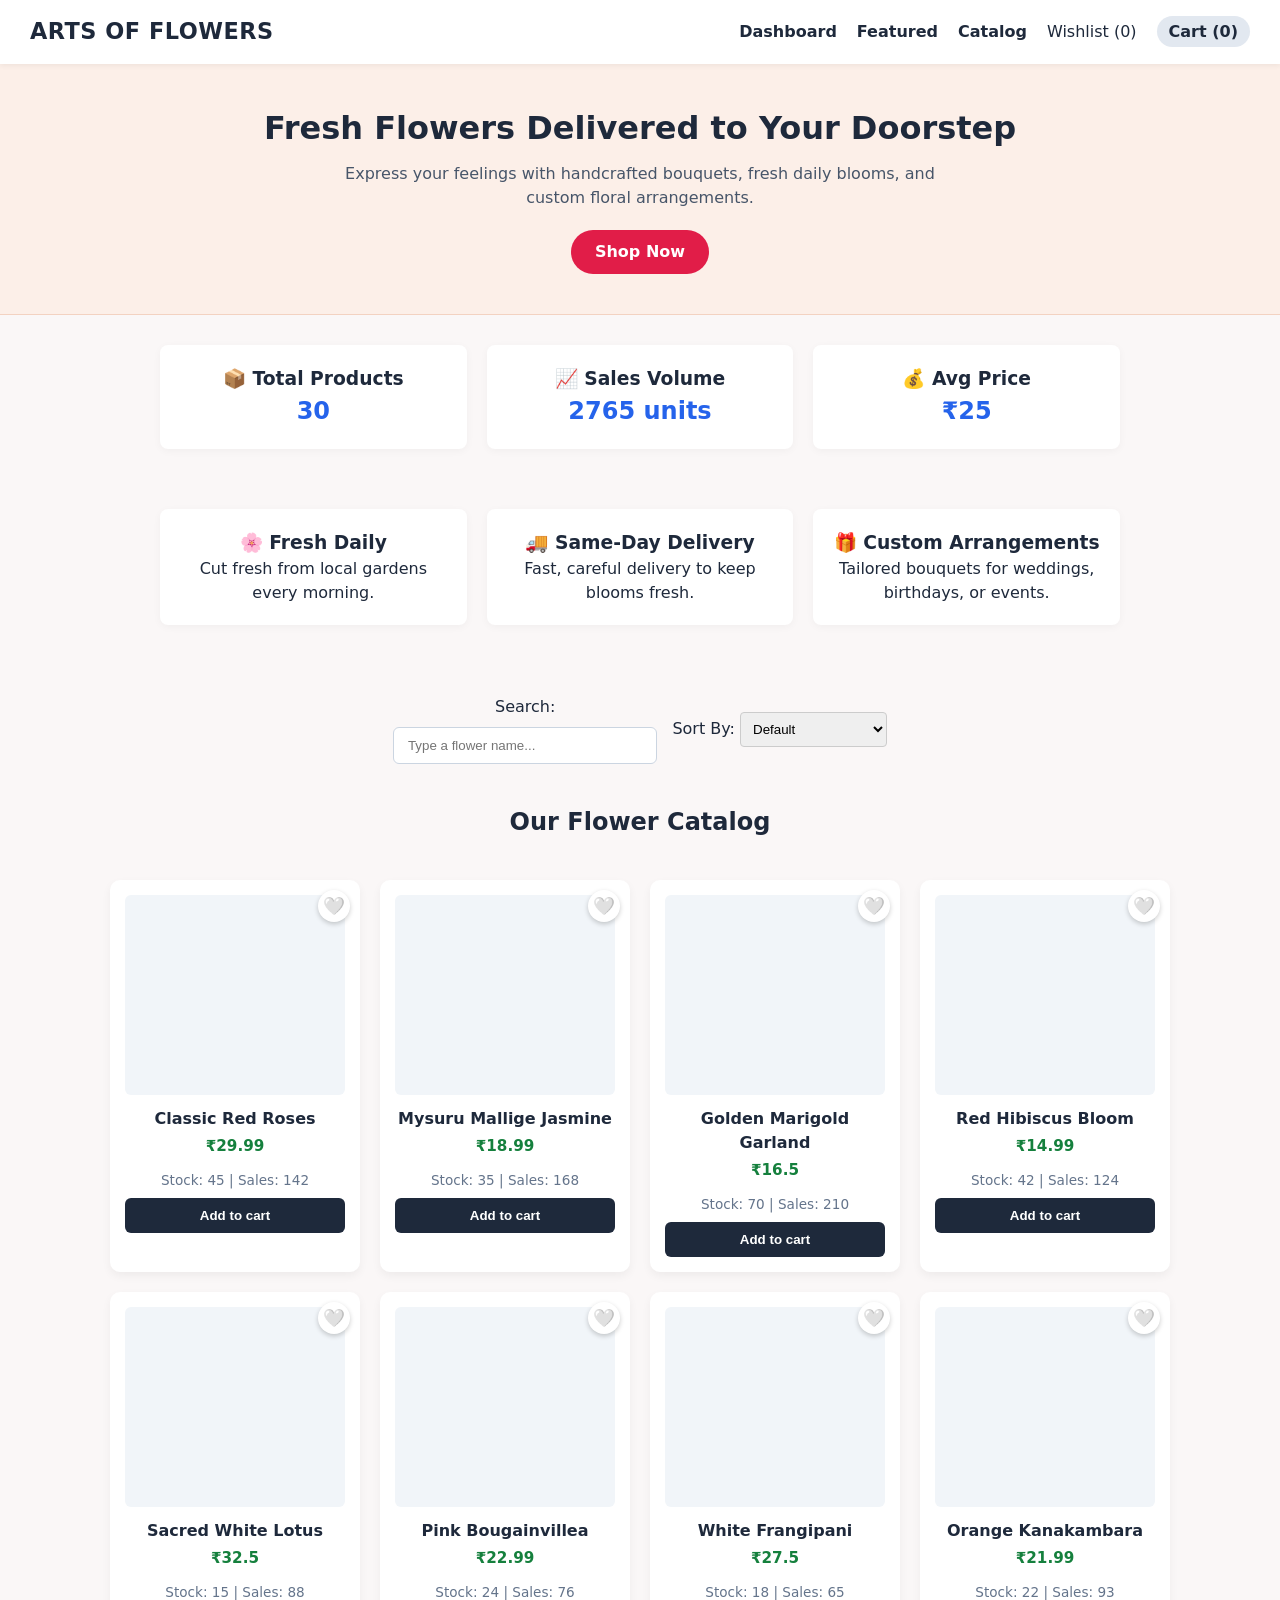
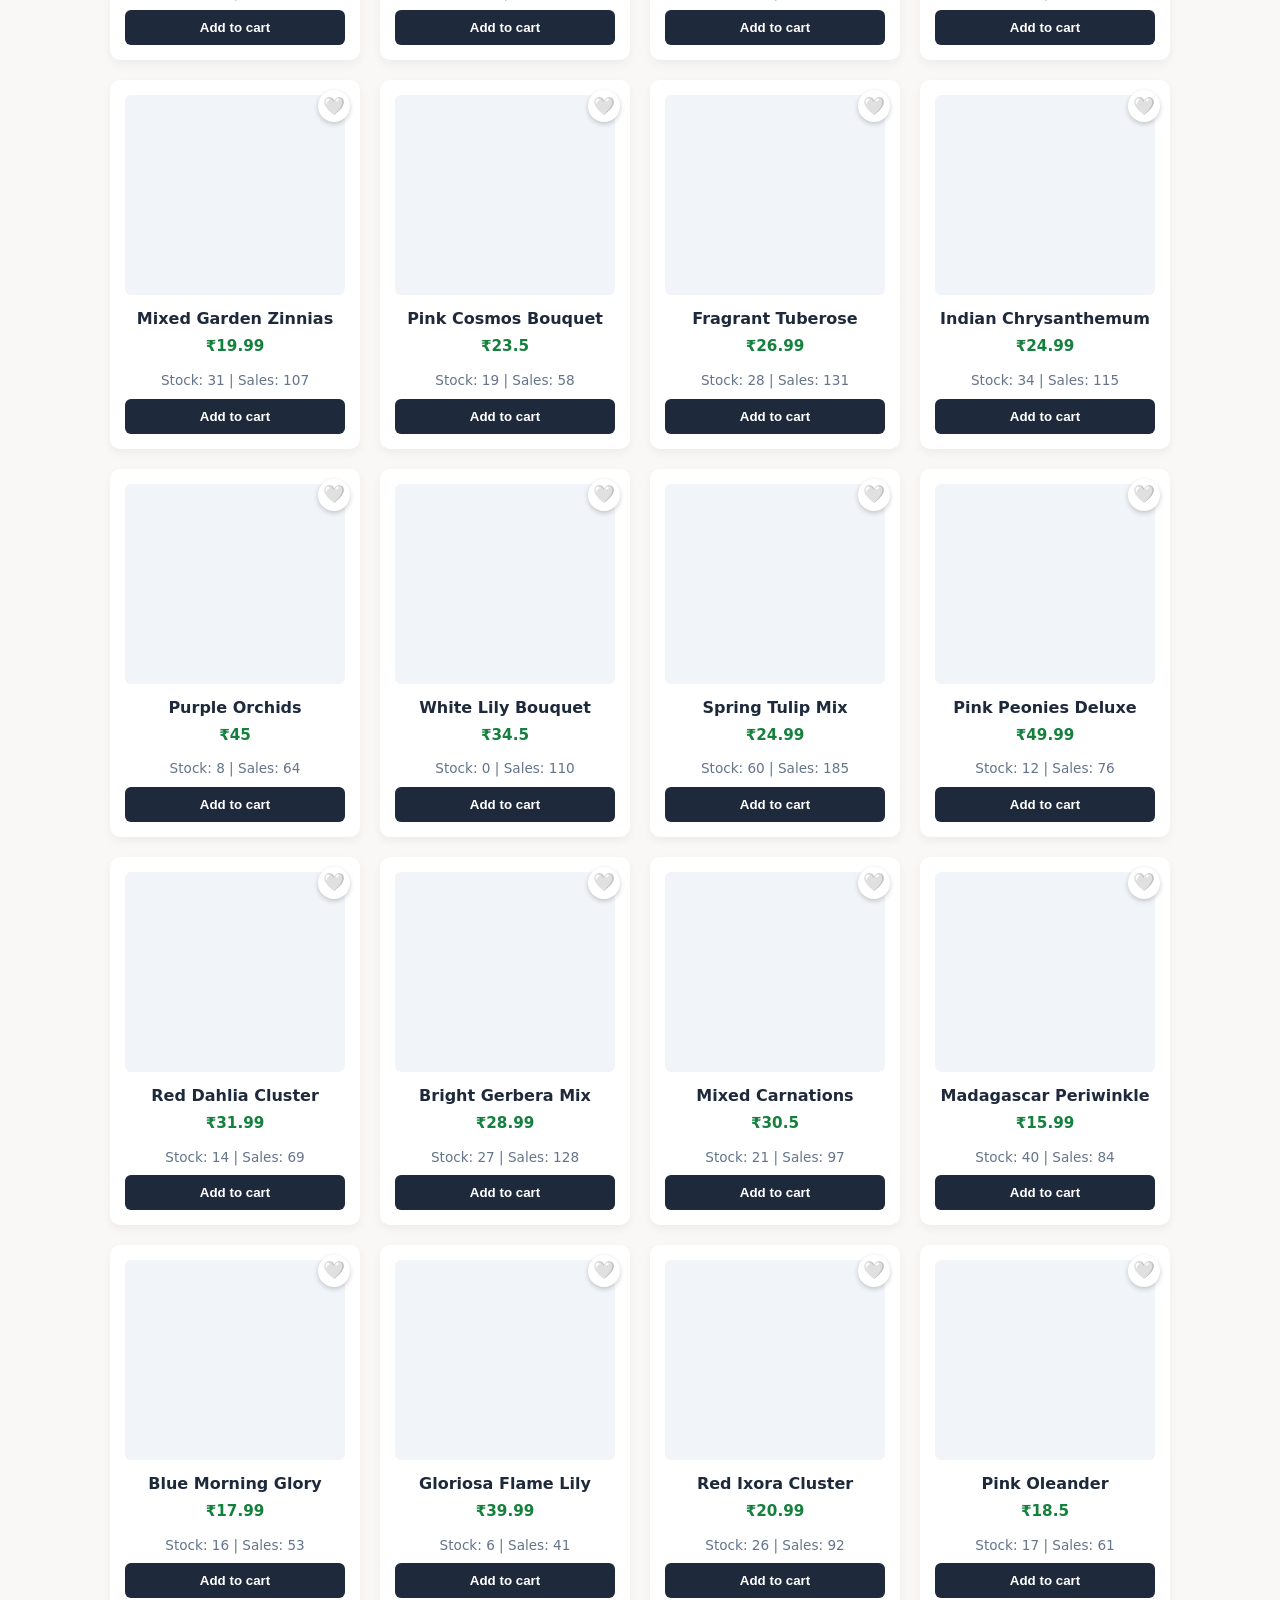
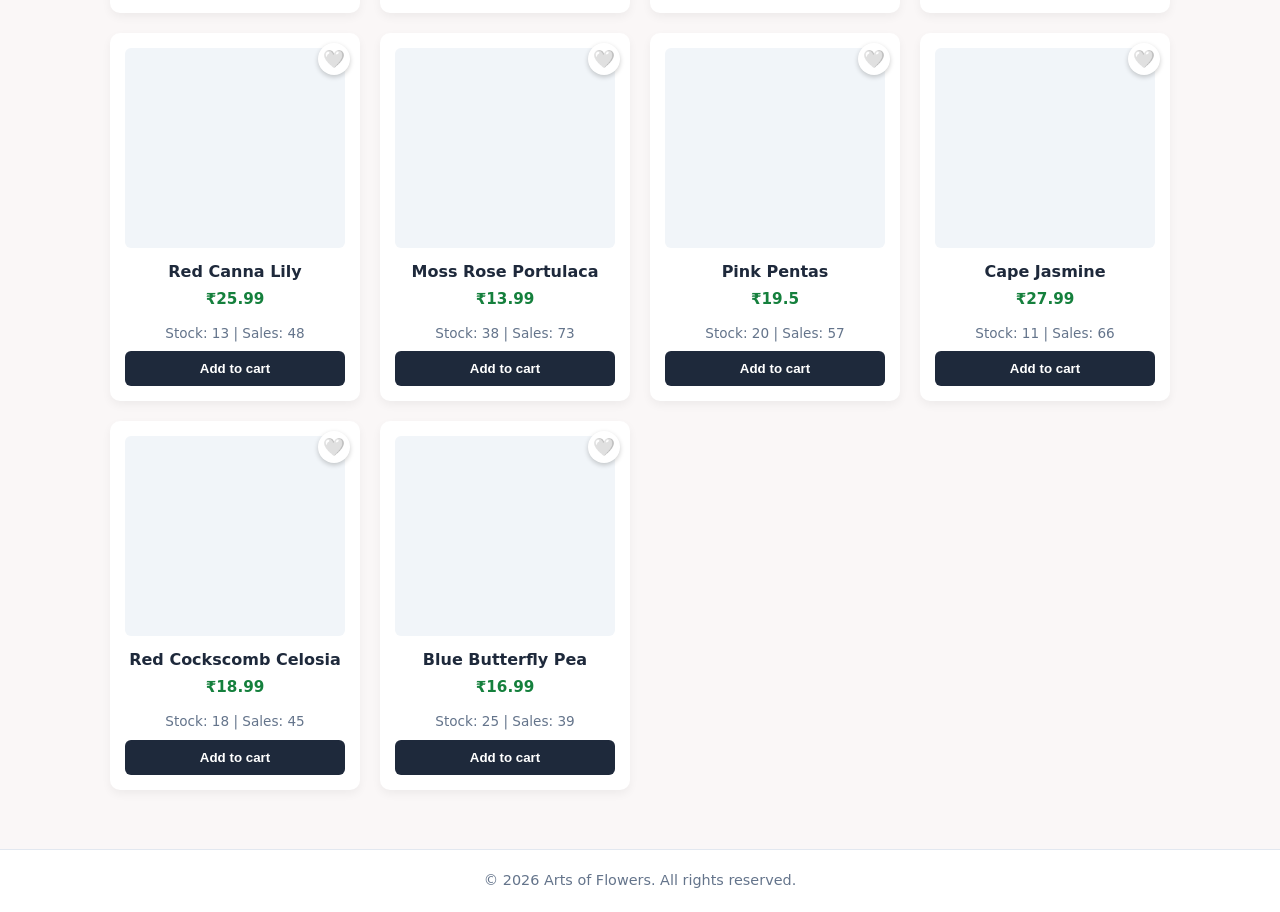
==== index.html @ 925091c5 "Connecting FlowerOrdering folder" ====
<!DOCTYPE html>
<html lang="en">
<head>
    <meta charset="UTF-8">
    <meta name="viewport" content="width=device-width, initial-scale=1.0">
    <meta name="description" content="High-performance flower ordering catalog.">
    <title>Arts of Flowers - Performance Optimized</title>

    <!-- Performance: Resource Hints for External Asset Domains -->
    <link rel="preconnect" href="https://images.unsplash.com" crossorigin>
    <link rel="dns-prefetch" href="https://images.unsplash.com">

    <!-- Performance: Load Minified CSS with High Priority -->
    <link rel="stylesheet" href="style.css">

    <!-- Performance: Defer Non-Critical JavaScript -->
    <script src="flower.js" defer></script>
</head>
<body>
    <a href="#main-content" class="skip-link">Skip to main content</a>

    <header role="banner">
        <div class="logo" id="brand-logo">ARTS OF FLOWERS</div>
        <nav role="navigation">
            <ul class="navlink">
                <li><a href="#dashboard-metrics">Dashboard</a></li>
                <li><a href="#featured-section">Featured</a></li>
                <li><a href="#catalog-section">Catalog</a></li>
                <li>
                    <span class="wishlist-badge" id="wishlist-badge" style="cursor:pointer;" aria-label="Wishlist Items">
                        Wishlist (<span id="wishlist-count">0</span>)
                    </span>
                </li>
                <li>
                    <span class="cart-badge" id="open-cart-btn" style="cursor:pointer;" aria-label="Shopping Cart">
                        Cart (<span id="cart-count">0</span>)
                    </span>
                </li>
            </ul>
        </nav>
    </header>

    <main id="main-content">
        <!-- Hero Section -->
        <section class="hero-section">
            <h1>Fresh Flowers Delivered to Your Doorstep</h1>
            <p>Express your feelings with handcrafted bouquets, fresh daily blooms, and custom floral arrangements.</p>
            <a href="#catalog-section" class="shop-now-btn">Shop Now</a>
        </section>

        <!-- Dynamic KPI Dashboard Metrics -->
        <section id="dashboard-metrics" class="feature-container" aria-label="Key Performance Indicators">
            <div class="feature-card">
                <h3>📦 Total Products</h3>
                <p id="kpi-total" style="font-size: 1.5rem; font-weight: bold; color: #2563eb;">0</p>
            </div>
            <div class="feature-card">
                <h3>📈 Sales Volume</h3>
                <p id="kpi-sales" style="font-size: 1.5rem; font-weight: bold; color: #2563eb;">0 units</p>
            </div>
            <div class="feature-card">
                <h3>💰 Avg Price</h3>
                <p id="kpi-avg" style="font-size: 1.5rem; font-weight: bold; color: #2563eb;">₹0</p>
            </div>
        </section>

        <!-- Feature Highlights (ADDED ID HERE TO FIX FEATURED LINK) -->
        <section class="feature-container" id="featured-section">
            <div class="feature-card">
                <h3>🌸 Fresh Daily</h3>
                <p>Cut fresh from local gardens every morning.</p>
            </div>
            <div class="feature-card">
                <h3>🚚 Same-Day Delivery</h3>
                <p>Fast, careful delivery to keep blooms fresh.</p>
            </div>
            <div class="feature-card">
                <h3>🎁 Custom Arrangements</h3>
                <p>Tailored bouquets for weddings, birthdays, or events.</p>
            </div>
        </section>

        <!-- Search, Filter & Sorting Controls -->
        <section class="search-section" id="catalog-section" style="display: flex; gap: 15px; flex-wrap: wrap; justify-content: center; align-items: center; padding: 20px;">
            <div>
                <label for="search-input">Search:</label>
                <input type="text" id="search-input" placeholder="Type a flower name...">
            </div>
            <div>
                <label for="sort-select">Sort By:</label>
                <select id="sort-select" style="padding: 8px; border-radius: 4px; border: 1px solid #ccc;">
                    <option value="default">Default</option>
                    <option value="price-low">Price: Low to High</option>
                    <option value="price-high">Price: High to Low</option>
                    <option value="sales-high">Top Sales</option>
                </select>
            </div>
        </section>

        <!-- Dynamic Product Catalog Container -->
        <section class="catalog-wrapper">
            <h2 class="section-title">Our Flower Catalog</h2>
            <div class="container" id="flower-grid" role="region" aria-live="polite">
                <!-- Dynamically populated via flower.js -->
            </div>
        </section>
    </main>

    <!-- Cart & Checkout Modal -->
    <div id="cart-modal" class="modal" style="display:none; position:fixed; top:0; left:0; width:100%; height:100%; background:rgba(0,0,0,0.5); z-index:1000; justify-content:center; align-items:center;">
        <div style="background:#fff; padding:25px; border-radius:8px; max-width:450px; width:90%; max-height:80vh; overflow-y:auto; position:relative;">
            <button id="close-cart" type="button" style="position:absolute; right:15px; top:15px; background:none; border:none; font-size:1.2rem; cursor:pointer;">✖</button>
            <h2>Your Shopping Cart</h2>
            <div id="cart-items-list" style="margin:20px 0;">
                <!-- Selected items dynamically injected here -->
            </div>
            <hr>
            <div style="display:flex; justify-content:space-between; margin:15px 0; font-weight:bold;">
                <span>Total Amount:</span>
                <span id="cart-total-price">₹0</span>
            </div>
            
            <!-- Payment Section -->
            <div id="payment-section" style="margin-top:15px;">
                <h3>Payment Details</h3>
                <form id="checkout-form" style="display:flex; flex-direction:column; gap:10px; margin-top:10px;">
                    <input type="text" placeholder="Cardholder Name" required style="padding:8px; border:1px solid #ccc; border-radius:4px;">
                    <input type="text" placeholder="Card Number (e.g. 4532...)" required style="padding:8px; border:1px solid #ccc; border-radius:4px;">
                    <div style="display:flex; gap:10px;">
                        <input type="text" placeholder="MM/YY" required style="flex:1; padding:8px; border:1px solid #ccc; border-radius:4px;">
                        <input type="text" placeholder="CVV" required style="flex:1; padding:8px; border:1px solid #ccc; border-radius:4px;">
                    </div>
                    <button type="submit" style="background:#2563eb; color:#fff; padding:10px; border:none; border-radius:4px; font-size:1rem; cursor:pointer; margin-top:10px;">Pay Now</button>
                </form>
            </div>
        </div>
    </div>

    <footer role="contentinfo">
        <p>&copy; 2026 Arts of Flowers. All rights reserved.</p>
    </footer>

</body>
</html>
---- style.css ----
* {
    box-sizing: border-box;
    margin: 0;
    padding: 0;
}

body {
    background-color: #faf7f7;
    font-family: system-ui, -apple-system, BlinkMacSystemFont, 'Segoe UI', Roboto, sans-serif;
    color: #1e293b;
    line-height: 1.5;
}

header {
    display: flex;
    justify-content: space-between;
    align-items: center;
    padding: 15px 30px;
    background: #ffffff;
    box-shadow: 0 2px 5px rgba(0,0,0,0.05);
    position: sticky;
    top: 0;
    z-index: 100;
}

.logo {
    font-size: 1.4rem;
    font-weight: 800;
    letter-spacing: 0.5px;
}

.navlink {
    display: flex;
    list-style: none;
    gap: 20px;
    align-items: center;
}

.navlink a {
    text-decoration: none;
    color: #1e293b;
    font-weight: 600;
}

.cart-badge {
    font-weight: 700;
    background: #e2e8f0;
    padding: 6px 12px;
    border-radius: 20px;
}

/* Hero Section */
.hero-section {
    text-align: center;
    padding: 40px 20px;
    background-color: #fcefe8;
    border-bottom: 1px solid #f3d2c1;
}

.hero-section h1 {
    font-size: 2rem;
    color: #1e293b;
    margin-bottom: 10px;
}

.hero-section p {
    font-size: 1rem;
    color: #475569;
    max-width: 600px;
    margin: 0 auto 20px auto;
}

.shop-now-btn {
    display: inline-block;
    background-color: #e11d48;
    color: white;
    padding: 10px 24px;
    text-decoration: none;
    font-weight: bold;
    border-radius: 25px;
    transition: background-color 0.2s ease;
}

.shop-now-btn:hover {
    background-color: #be123c;
}

/* Features Section */
.feature-container {
    display: flex;
    flex-wrap: wrap;
    justify-content: center;
    gap: 20px;
    padding: 30px 20px;
    max-width: 1000px;
    margin: 0 auto;
}

.feature-card {
    background: #fff;
    padding: 20px;
    border-radius: 8px;
    text-align: center;
    flex: 1 1 250px;
    box-shadow: 0 2px 8px rgba(0,0,0,0.04);
}

.search-section {
    text-align: center;
    margin: 20px auto;
    padding: 0 20px;
}

.search-section input {
    padding: 10px 14px;
    width: 100%;
    max-width: 380px;
    border: 1px solid #cbd5e1;
    border-radius: 6px;
    margin-top: 8px;
}

/* Grid & Card Section - Optimizing Layout Instability */
.section-title {
    text-align: center;
    margin: 20px 0;
}

.container {
    display: grid;
    grid-template-columns: repeat(auto-fill, minmax(240px, 1fr));
    gap: 20px;
    max-width: 1100px;
    margin: 0 auto;
    padding: 20px;

    /* Content Visibility: Rendering Optimization for Below-The-Fold Elements */
    content-visibility: auto;
    contain-intrinsic-size: 1000px;
}

.cards {
    background: #ffffff;
    border-radius: 10px;
    padding: 15px;
    display: flex;
    flex-direction: column;
    align-items: center;
    text-align: center;
    box-shadow: 0 4px 10px rgba(0,0,0,0.05);
}

/* Fixed Image Dimensions Prevent Cumulative Layout Shift (CLS) */
.center-image {
    width: 100%;
    height: 200px;
    object-fit: cover;
    border-radius: 6px;
    background-color: #f1f5f9;
    margin-bottom: 12px;
}

.flower-title {
    font-size: 1rem;
    font-weight: 700;
    margin-bottom: 4px;
}

.flower-price {
    font-size: 0.95rem;
    color: #15803d;
    font-weight: 600;
    margin-bottom: 12px;
}

.add-to-cart {
    width: 100%;
    background-color: #1e293b;
    color: white;
    padding: 10px;
    border: none;
    border-radius: 6px;
    cursor: pointer;
    font-weight: bold;
}

.add-to-cart:hover {
    background-color: #334155;
}

footer {
    text-align: center;
    padding: 20px;
    background: #ffffff;
    margin-top: 40px;
    border-top: 1px solid #e2e8f0;
    font-size: 0.9rem;
    color: #64748b;
}
.skip-link {
    position: absolute;
    top: -40px;
    left: 0;
    background: #2563eb;
    color: #ffffff;
    padding: 8px 16px;
    z-index: 1000;
    text-decoration: none;
    font-weight: bold;
    border-radius: 0 0 4px 0;
    transition: top 0.2s ease;
}

.skip-link:focus {
    top: 0;
}
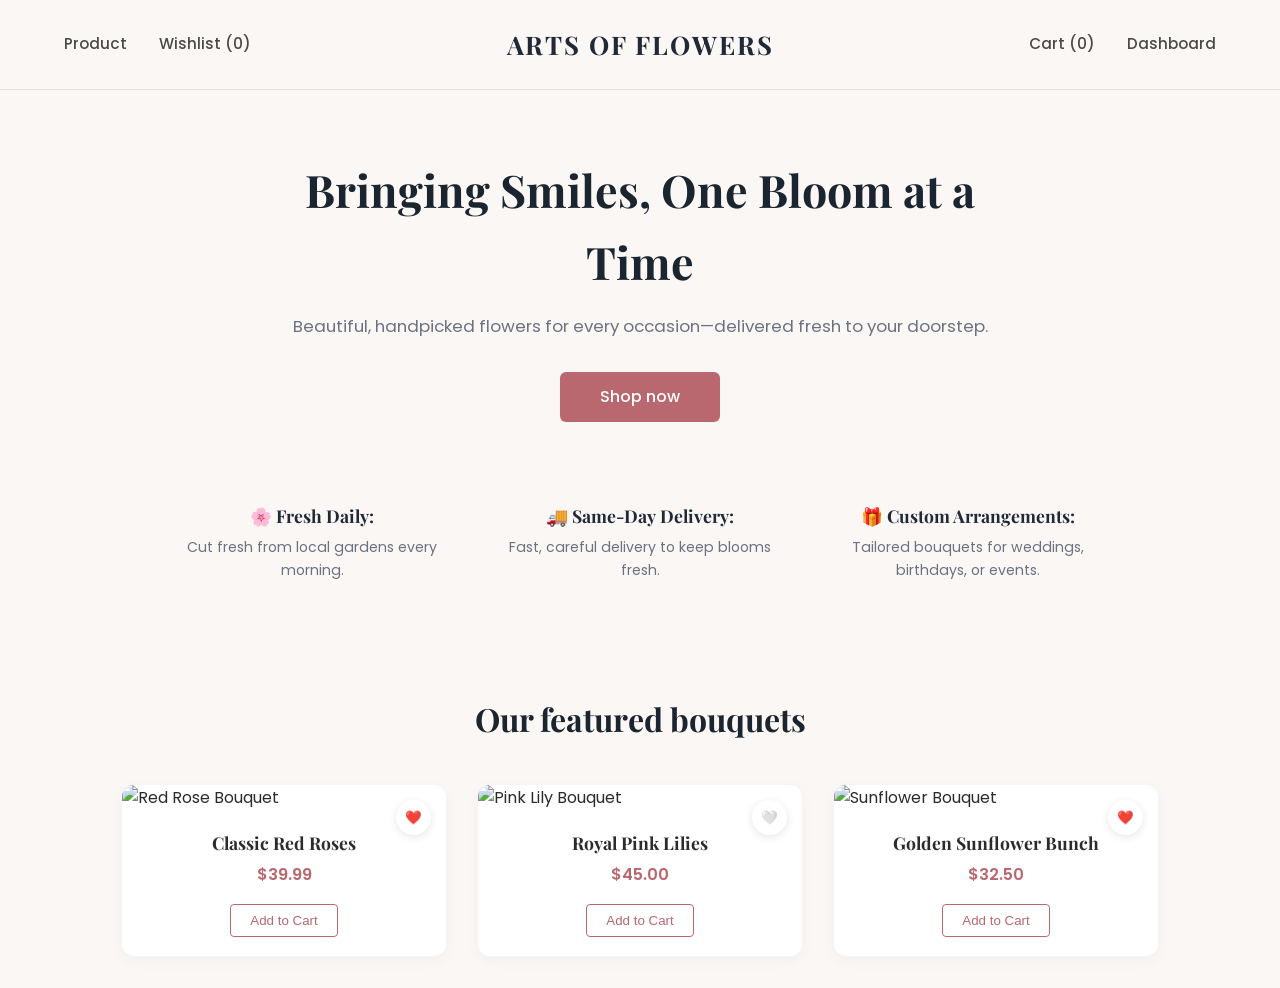
==== commit 1720a65d: "Updated UI design" ====
--- a/index.html
+++ b/index.html
@@ -1,144 +1,93 @@
 <!DOCTYPE html>
 <html lang="en">
 <head>
-    <meta charset="UTF-8">
-    <meta name="viewport" content="width=device-width, initial-scale=1.0">
-    <meta name="description" content="High-performance flower ordering catalog.">
-    <title>Arts of Flowers - Performance Optimized</title>
-
-    <!-- Performance: Resource Hints for External Asset Domains -->
-    <link rel="preconnect" href="https://images.unsplash.com" crossorigin>
-    <link rel="dns-prefetch" href="https://images.unsplash.com">
-
-    <!-- Performance: Load Minified CSS with High Priority -->
-    <link rel="stylesheet" href="style.css">
-
-    <!-- Performance: Defer Non-Critical JavaScript -->
-    <script src="flower.js" defer></script>
+  <meta charset="UTF-8">
+  <meta name="viewport" content="width=device-width, initial-scale=1.0">
+  <title>ARTS OF FLOWERS - Handcrafted Floral Arrangements</title>
+  <link rel="stylesheet" href="style.css">
+  <!-- Google Font for luxury serif look -->
+  <link href="https://fonts.googleapis.com/css2?family=Playfair+Display:wght@500;700&family=Poppins:wght@300;400;500;600&display=swap" rel="stylesheet">
 </head>
 <body>
-    <a href="#main-content" class="skip-link">Skip to main content</a>
 
-    <header role="banner">
-        <div class="logo" id="brand-logo">ARTS OF FLOWERS</div>
-        <nav role="navigation">
-            <ul class="navlink">
-                <li><a href="#dashboard-metrics">Dashboard</a></li>
-                <li><a href="#featured-section">Featured</a></li>
-                <li><a href="#catalog-section">Catalog</a></li>
-                <li>
-                    <span class="wishlist-badge" id="wishlist-badge" style="cursor:pointer;" aria-label="Wishlist Items">
-                        Wishlist (<span id="wishlist-count">0</span>)
-                    </span>
-                </li>
-                <li>
-                    <span class="cart-badge" id="open-cart-btn" style="cursor:pointer;" aria-label="Shopping Cart">
-                        Cart (<span id="cart-count">0</span>)
-                    </span>
-                </li>
-            </ul>
-        </nav>
-    </header>
-
-    <main id="main-content">
-        <!-- Hero Section -->
-        <section class="hero-section">
-            <h1>Fresh Flowers Delivered to Your Doorstep</h1>
-            <p>Express your feelings with handcrafted bouquets, fresh daily blooms, and custom floral arrangements.</p>
-            <a href="#catalog-section" class="shop-now-btn">Shop Now</a>
-        </section>
-
-        <!-- Dynamic KPI Dashboard Metrics -->
-        <section id="dashboard-metrics" class="feature-container" aria-label="Key Performance Indicators">
-            <div class="feature-card">
-                <h3>📦 Total Products</h3>
-                <p id="kpi-total" style="font-size: 1.5rem; font-weight: bold; color: #2563eb;">0</p>
-            </div>
-            <div class="feature-card">
-                <h3>📈 Sales Volume</h3>
-                <p id="kpi-sales" style="font-size: 1.5rem; font-weight: bold; color: #2563eb;">0 units</p>
-            </div>
-            <div class="feature-card">
-                <h3>💰 Avg Price</h3>
-                <p id="kpi-avg" style="font-size: 1.5rem; font-weight: bold; color: #2563eb;">₹0</p>
-            </div>
-        </section>
-
-        <!-- Feature Highlights (ADDED ID HERE TO FIX FEATURED LINK) -->
-        <section class="feature-container" id="featured-section">
-            <div class="feature-card">
-                <h3>🌸 Fresh Daily</h3>
-                <p>Cut fresh from local gardens every morning.</p>
-            </div>
-            <div class="feature-card">
-                <h3>🚚 Same-Day Delivery</h3>
-                <p>Fast, careful delivery to keep blooms fresh.</p>
-            </div>
-            <div class="feature-card">
-                <h3>🎁 Custom Arrangements</h3>
-                <p>Tailored bouquets for weddings, birthdays, or events.</p>
-            </div>
-        </section>
-
-        <!-- Search, Filter & Sorting Controls -->
-        <section class="search-section" id="catalog-section" style="display: flex; gap: 15px; flex-wrap: wrap; justify-content: center; align-items: center; padding: 20px;">
-            <div>
-                <label for="search-input">Search:</label>
-                <input type="text" id="search-input" placeholder="Type a flower name...">
-            </div>
-            <div>
-                <label for="sort-select">Sort By:</label>
-                <select id="sort-select" style="padding: 8px; border-radius: 4px; border: 1px solid #ccc;">
-                    <option value="default">Default</option>
-                    <option value="price-low">Price: Low to High</option>
-                    <option value="price-high">Price: High to Low</option>
-                    <option value="sales-high">Top Sales</option>
-                </select>
-            </div>
-        </section>
-
-        <!-- Dynamic Product Catalog Container -->
-        <section class="catalog-wrapper">
-            <h2 class="section-title">Our Flower Catalog</h2>
-            <div class="container" id="flower-grid" role="region" aria-live="polite">
-                <!-- Dynamically populated via flower.js -->
-            </div>
-        </section>
-    </main>
-
-    <!-- Cart & Checkout Modal -->
-    <div id="cart-modal" class="modal" style="display:none; position:fixed; top:0; left:0; width:100%; height:100%; background:rgba(0,0,0,0.5); z-index:1000; justify-content:center; align-items:center;">
-        <div style="background:#fff; padding:25px; border-radius:8px; max-width:450px; width:90%; max-height:80vh; overflow-y:auto; position:relative;">
-            <button id="close-cart" type="button" style="position:absolute; right:15px; top:15px; background:none; border:none; font-size:1.2rem; cursor:pointer;">✖</button>
-            <h2>Your Shopping Cart</h2>
-            <div id="cart-items-list" style="margin:20px 0;">
-                <!-- Selected items dynamically injected here -->
-            </div>
-            <hr>
-            <div style="display:flex; justify-content:space-between; margin:15px 0; font-weight:bold;">
-                <span>Total Amount:</span>
-                <span id="cart-total-price">₹0</span>
-            </div>
-            
-            <!-- Payment Section -->
-            <div id="payment-section" style="margin-top:15px;">
-                <h3>Payment Details</h3>
-                <form id="checkout-form" style="display:flex; flex-direction:column; gap:10px; margin-top:10px;">
-                    <input type="text" placeholder="Cardholder Name" required style="padding:8px; border:1px solid #ccc; border-radius:4px;">
-                    <input type="text" placeholder="Card Number (e.g. 4532...)" required style="padding:8px; border:1px solid #ccc; border-radius:4px;">
-                    <div style="display:flex; gap:10px;">
-                        <input type="text" placeholder="MM/YY" required style="flex:1; padding:8px; border:1px solid #ccc; border-radius:4px;">
-                        <input type="text" placeholder="CVV" required style="flex:1; padding:8px; border:1px solid #ccc; border-radius:4px;">
-                    </div>
-                    <button type="submit" style="background:#2563eb; color:#fff; padding:10px; border:none; border-radius:4px; font-size:1rem; cursor:pointer; margin-top:10px;">Pay Now</button>
-                </form>
-            </div>
-        </div>
+  <!-- Centered Brand Navigation Bar -->
+  <nav class="navbar">
+    <div class="nav-left">
+      <a href="shop.html">Product</a>
+      <a href="shop.html">Wishlist (<span id="wishlist-count">0</span>)</a>
     </div>
 
-    <footer role="contentinfo">
-        <p>&copy; 2026 Arts of Flowers. All rights reserved.</p>
-    </footer>
+    <div class="logo">ARTS OF FLOWERS</div>
 
+    <div class="nav-right">
+      <a href="cart.html">Cart (<span id="cart-count">0</span>)</a>
+      <a href="dashboard.html">Dashboard</a>
+    </div>
+  </nav>
+
+  <!-- Hero Section -->
+  <section class="hero">
+    <h1>Bringing Smiles, One Bloom at a Time</h1>
+    <p class="hero-subtext">Beautiful, handpicked flowers for every occasion—delivered fresh to your doorstep.</p>
+    <a href="shop.html" class="btn-shop">Shop now</a>
+  </section>
+
+  <!-- Feature Highlights -->
+  <section class="features-section">
+    <div class="feature-item">
+      <h3>🌸 Fresh Daily:</h3>
+      <p>Cut fresh from local gardens every morning.</p>
+    </div>
+    <div class="feature-item">
+      <h3>🚚 Same-Day Delivery:</h3>
+      <p>Fast, careful delivery to keep blooms fresh.</p>
+    </div>
+    <div class="feature-item">
+      <h3>🎁 Custom Arrangements:</h3>
+      <p>Tailored bouquets for weddings, birthdays, or events.</p>
+    </div>
+  </section>
+
+  <!-- Featured Bouquets -->
+  <section class="featured-section">
+    <h2 class="section-title">Our featured bouquets</h2>
+    
+    <div class="flower-grid">
+      <!-- Card 1: Red Roses -->
+      <div class="flower-card">
+        <button class="wishlist-btn">❤️</button>
+        <img src="https://images.unsplash.com/photo-1561181286-d3fee7d55364?w=500&q=80" alt="Red Rose Bouquet">
+        <div class="card-details">
+          <h4>Classic Red Roses</h4>
+          <p class="price">$39.99</p>
+          <button class="btn-add-cart">Add to Cart</button>
+        </div>
+      </div>
+
+      <!-- Card 2: Pink Lilies -->
+      <div class="flower-card">
+        <button class="wishlist-btn">🤍</button>
+        <img src="https://images.unsplash.com/photo-1526047932273-341f2a7631f9?w=500&q=80" alt="Pink Lily Bouquet">
+        <div class="card-details">
+          <h4>Royal Pink Lilies</h4>
+          <p class="price">$45.00</p>
+          <button class="btn-add-cart">Add to Cart</button>
+        </div>
+      </div>
+
+      <!-- Card 3: Sunflowers -->
+      <div class="flower-card">
+        <button class="wishlist-btn">❤️</button>
+        <img src="https://images.unsplash.com/photo-1597848212624-a19eb35e2651?w=500&q=80" alt="Sunflower Bouquet">
+        <div class="card-details">
+          <h4>Golden Sunflower Bunch</h4>
+          <p class="price">$32.50</p>
+          <button class="btn-add-cart">Add to Cart</button>
+        </div>
+      </div>
+    </div>
+  </section>
+
+  <script src="flower.js"></script>
 </body>
 </html>
--- a/style.css
+++ b/style.css
@@ -1,216 +1,202 @@
+/* --- Resets & Global Styles --- */
 * {
-    box-sizing: border-box;
-    margin: 0;
-    padding: 0;
+  margin: 0;
+  padding: 0;
+  box-sizing: border-box;
 }
 
 body {
-    background-color: #faf7f7;
-    font-family: system-ui, -apple-system, BlinkMacSystemFont, 'Segoe UI', Roboto, sans-serif;
-    color: #1e293b;
-    line-height: 1.5;
-}
-
-header {
-    display: flex;
-    justify-content: space-between;
-    align-items: center;
-    padding: 15px 30px;
-    background: #ffffff;
-    box-shadow: 0 2px 5px rgba(0,0,0,0.05);
-    position: sticky;
-    top: 0;
-    z-index: 100;
+  background-color: #faf7f5; /* Warm aesthetic off-white */
+  color: #2b2b2b;
+  font-family: 'Poppins', sans-serif;
+  line-height: 1.6;
+}
+
+/* --- Centered Navbar --- */
+.navbar {
+  display: flex;
+  justify-content: space-between;
+  align-items: center;
+  padding: 1.5rem 4rem;
+  background-color: #faf7f5;
+  border-bottom: 1px solid #ebdcd5;
+}
+
+.nav-left, .nav-right {
+  display: flex;
+  gap: 2rem;
+}
+
+.navbar a {
+  text-decoration: none;
+  color: #4a4a4a;
+  font-size: 0.95rem;
+  font-weight: 500;
+  transition: color 0.2s;
+}
+
+.navbar a:hover {
+  color: #ba6870;
 }
 
 .logo {
-    font-size: 1.4rem;
-    font-weight: 800;
-    letter-spacing: 0.5px;
-}
-
-.navlink {
-    display: flex;
-    list-style: none;
-    gap: 20px;
-    align-items: center;
-}
-
-.navlink a {
-    text-decoration: none;
-    color: #1e293b;
-    font-weight: 600;
-}
-
-.cart-badge {
-    font-weight: 700;
-    background: #e2e8f0;
-    padding: 6px 12px;
-    border-radius: 20px;
-}
-
-/* Hero Section */
-.hero-section {
-    text-align: center;
-    padding: 40px 20px;
-    background-color: #fcefe8;
-    border-bottom: 1px solid #f3d2c1;
-}
-
-.hero-section h1 {
-    font-size: 2rem;
-    color: #1e293b;
-    margin-bottom: 10px;
-}
-
-.hero-section p {
-    font-size: 1rem;
-    color: #475569;
-    max-width: 600px;
-    margin: 0 auto 20px auto;
-}
-
-.shop-now-btn {
-    display: inline-block;
-    background-color: #e11d48;
-    color: white;
-    padding: 10px 24px;
-    text-decoration: none;
-    font-weight: bold;
-    border-radius: 25px;
-    transition: background-color 0.2s ease;
-}
-
-.shop-now-btn:hover {
-    background-color: #be123c;
-}
-
-/* Features Section */
-.feature-container {
-    display: flex;
-    flex-wrap: wrap;
-    justify-content: center;
-    gap: 20px;
-    padding: 30px 20px;
-    max-width: 1000px;
-    margin: 0 auto;
-}
-
-.feature-card {
-    background: #fff;
-    padding: 20px;
-    border-radius: 8px;
-    text-align: center;
-    flex: 1 1 250px;
-    box-shadow: 0 2px 8px rgba(0,0,0,0.04);
-}
-
-.search-section {
-    text-align: center;
-    margin: 20px auto;
-    padding: 0 20px;
-}
-
-.search-section input {
-    padding: 10px 14px;
-    width: 100%;
-    max-width: 380px;
-    border: 1px solid #cbd5e1;
-    border-radius: 6px;
-    margin-top: 8px;
-}
-
-/* Grid & Card Section - Optimizing Layout Instability */
+  font-family: 'Playfair Display', serif;
+  font-size: 1.6rem;
+  font-weight: 700;
+  letter-spacing: 2px;
+  color: #1f2937;
+  text-align: center;
+}
+
+/* --- Hero Section --- */
+.hero {
+  text-align: center;
+  padding: 4rem 2rem 3rem 2rem;
+  max-width: 800px;
+  margin: 0 auto;
+}
+
+.hero h1 {
+  font-family: 'Playfair Display', serif;
+  font-size: 2.8rem;
+  color: #1a2530;
+  margin-bottom: 1rem;
+}
+
+.hero-subtext {
+  color: #6b7280;
+  font-size: 1.05rem;
+  margin-bottom: 2rem;
+}
+
+.btn-shop {
+  display: inline-block;
+  background-color: #ba6870; /* Elegant muted dusty pink */
+  color: white;
+  padding: 0.75rem 2.5rem;
+  border-radius: 6px;
+  text-decoration: none;
+  font-weight: 500;
+  transition: background 0.3s ease;
+}
+
+.btn-shop:hover {
+  background-color: #a3535b;
+}
+
+/* --- Features Section --- */
+.features-section {
+  display: flex;
+  justify-content: center;
+  gap: 3rem;
+  padding: 2rem;
+  max-width: 1100px;
+  margin: 0 auto 3rem auto;
+}
+
+.feature-item {
+  text-align: center;
+  max-width: 280px;
+}
+
+.feature-item h3 {
+  font-family: 'Playfair Display', serif;
+  font-size: 1.1rem;
+  color: #1f2937;
+  margin-bottom: 0.4rem;
+}
+
+.feature-item p {
+  font-size: 0.88rem;
+  color: #6b7280;
+}
+
+/* --- Featured Section & Cards --- */
+.featured-section {
+  max-width: 1100px;
+  margin: 0 auto;
+  padding: 2rem;
+}
+
 .section-title {
-    text-align: center;
-    margin: 20px 0;
-}
-
-.container {
-    display: grid;
-    grid-template-columns: repeat(auto-fill, minmax(240px, 1fr));
-    gap: 20px;
-    max-width: 1100px;
-    margin: 0 auto;
-    padding: 20px;
-
-    /* Content Visibility: Rendering Optimization for Below-The-Fold Elements */
-    content-visibility: auto;
-    contain-intrinsic-size: 1000px;
-}
-
-.cards {
-    background: #ffffff;
-    border-radius: 10px;
-    padding: 15px;
-    display: flex;
-    flex-direction: column;
-    align-items: center;
-    text-align: center;
-    box-shadow: 0 4px 10px rgba(0,0,0,0.05);
-}
-
-/* Fixed Image Dimensions Prevent Cumulative Layout Shift (CLS) */
-.center-image {
-    width: 100%;
-    height: 200px;
-    object-fit: cover;
-    border-radius: 6px;
-    background-color: #f1f5f9;
-    margin-bottom: 12px;
-}
-
-.flower-title {
-    font-size: 1rem;
-    font-weight: 700;
-    margin-bottom: 4px;
-}
-
-.flower-price {
-    font-size: 0.95rem;
-    color: #15803d;
-    font-weight: 600;
-    margin-bottom: 12px;
-}
-
-.add-to-cart {
-    width: 100%;
-    background-color: #1e293b;
-    color: white;
-    padding: 10px;
-    border: none;
-    border-radius: 6px;
-    cursor: pointer;
-    font-weight: bold;
-}
-
-.add-to-cart:hover {
-    background-color: #334155;
-}
-
-footer {
-    text-align: center;
-    padding: 20px;
-    background: #ffffff;
-    margin-top: 40px;
-    border-top: 1px solid #e2e8f0;
-    font-size: 0.9rem;
-    color: #64748b;
-}
-.skip-link {
-    position: absolute;
-    top: -40px;
-    left: 0;
-    background: #2563eb;
-    color: #ffffff;
-    padding: 8px 16px;
-    z-index: 1000;
-    text-decoration: none;
-    font-weight: bold;
-    border-radius: 0 0 4px 0;
-    transition: top 0.2s ease;
-}
-
-.skip-link:focus {
-    top: 0;
+  font-family: 'Playfair Display', serif;
+  text-align: center;
+  font-size: 2rem;
+  color: #1a2530;
+  margin-bottom: 2.5rem;
+}
+
+.flower-grid {
+  display: grid;
+  grid-template-columns: repeat(auto-fit, minmax(280px, 1fr));
+  gap: 2rem;
+}
+
+.flower-card {
+  background: #ffffff;
+  border-radius: 12px;
+  overflow: hidden;
+  position: relative;
+  box-shadow: 0 4px 15px rgba(0, 0, 0, 0.04);
+  transition: transform 0.3s ease;
+}
+
+.flower-card:hover {
+  transform: translateY(-5px);
+}
+
+.wishlist-btn {
+  position: absolute;
+  top: 15px;
+  right: 15px;
+  background: white;
+  border: none;
+  border-radius: 50%;
+  width: 35px;
+  height: 35px;
+  cursor: pointer;
+  box-shadow: 0 2px 8px rgba(0,0,0,0.1);
+  display: flex;
+  align-items: center;
+  justify-content: center;
+}
+
+.flower-card img {
+  width: 100%;
+  height: 280px;
+  object-fit: cover;
+}
+
+.card-details {
+  padding: 1.2rem;
+  text-align: center;
+}
+
+.card-details h4 {
+  font-family: 'Playfair Display', serif;
+  font-size: 1.1rem;
+  color: #2b2b2b;
+  margin-bottom: 0.3rem;
+}
+
+.card-details .price {
+  color: #ba6870;
+  font-weight: 600;
+  margin-bottom: 1rem;
+}
+
+.btn-add-cart {
+  background-color: transparent;
+  border: 1px solid #ba6870;
+  color: #ba6870;
+  padding: 0.5rem 1.2rem;
+  border-radius: 4px;
+  cursor: pointer;
+  font-weight: 500;
+  transition: all 0.3s ease;
+}
+
+.btn-add-cart:hover {
+  background-color: #ba6870;
+  color: white;
 }
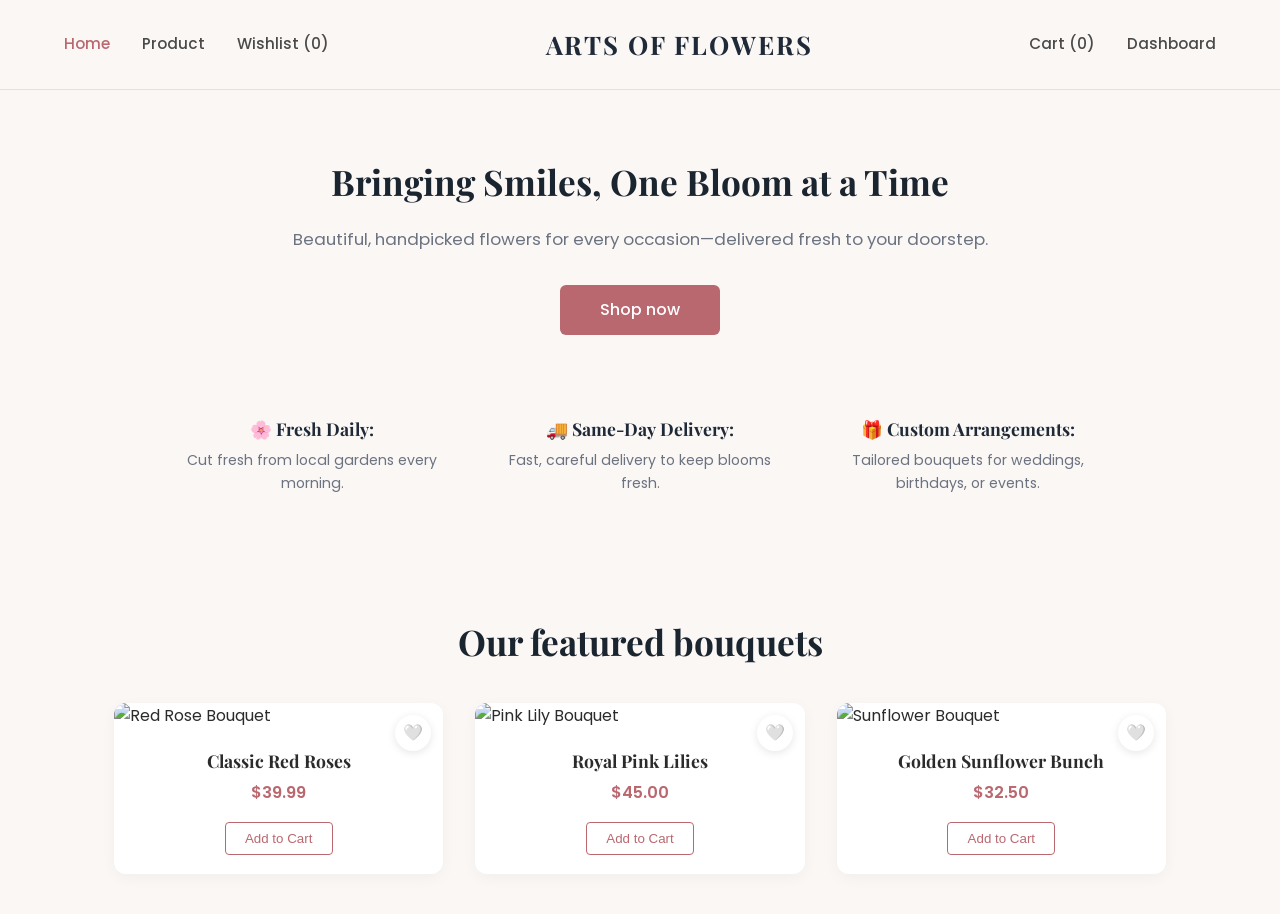
==== commit 620ba2bc: "fix: resolve product.js" ====
--- a/index.html
+++ b/index.html
@@ -5,16 +5,16 @@
   <meta name="viewport" content="width=device-width, initial-scale=1.0">
   <title>ARTS OF FLOWERS - Handcrafted Floral Arrangements</title>
   <link rel="stylesheet" href="style.css">
-  <!-- Google Font for luxury serif look -->
   <link href="https://fonts.googleapis.com/css2?family=Playfair+Display:wght@500;700&family=Poppins:wght@300;400;500;600&display=swap" rel="stylesheet">
 </head>
 <body>
 
-  <!-- Centered Brand Navigation Bar -->
+  <!-- Navigation Bar -->
   <nav class="navbar">
     <div class="nav-left">
+      <a href="index.html" class="active">Home</a>
       <a href="shop.html">Product</a>
-      <a href="shop.html">Wishlist (<span id="wishlist-count">0</span>)</a>
+      <a href="wishlist.html">Wishlist (<span id="wishlist-count">0</span>)</a>
     </div>
 
     <div class="logo">ARTS OF FLOWERS</div>
@@ -53,41 +53,42 @@
     <h2 class="section-title">Our featured bouquets</h2>
     
     <div class="flower-grid">
-      <!-- Card 1: Red Roses -->
-      <div class="flower-card">
-        <button class="wishlist-btn">❤️</button>
+      <!-- Card 1: Red Roses (ID: 1) -->
+      <div class="flower-card" onclick="openProductModal(1)">
+        <button class="wishlist-btn" id="wish-btn-1" onclick="toggleWishlist(1, event)">🤍</button>
         <img src="https://images.unsplash.com/photo-1561181286-d3fee7d55364?w=500&q=80" alt="Red Rose Bouquet">
         <div class="card-details">
           <h4>Classic Red Roses</h4>
           <p class="price">$39.99</p>
-          <button class="btn-add-cart">Add to Cart</button>
+          <button class="btn-add-cart" onclick="event.stopPropagation(); addToCart(1)">Add to Cart</button>
         </div>
       </div>
 
-      <!-- Card 2: Pink Lilies -->
-      <div class="flower-card">
-        <button class="wishlist-btn">🤍</button>
+      <!-- Card 2: Pink Lilies (ID: 2) -->
+      <div class="flower-card" onclick="openProductModal(2)">
+        <button class="wishlist-btn" id="wish-btn-2" onclick="toggleWishlist(2, event)">🤍</button>
         <img src="https://images.unsplash.com/photo-1526047932273-341f2a7631f9?w=500&q=80" alt="Pink Lily Bouquet">
         <div class="card-details">
           <h4>Royal Pink Lilies</h4>
           <p class="price">$45.00</p>
-          <button class="btn-add-cart">Add to Cart</button>
+          <button class="btn-add-cart" onclick="event.stopPropagation(); addToCart(2)">Add to Cart</button>
         </div>
       </div>
 
-      <!-- Card 3: Sunflowers -->
-      <div class="flower-card">
-        <button class="wishlist-btn">❤️</button>
+      <!-- Card 3: Sunflowers (ID: 3) -->
+      <div class="flower-card" onclick="openProductModal(3)">
+        <button class="wishlist-btn" id="wish-btn-3" onclick="toggleWishlist(3, event)">🤍</button>
         <img src="https://images.unsplash.com/photo-1597848212624-a19eb35e2651?w=500&q=80" alt="Sunflower Bouquet">
         <div class="card-details">
           <h4>Golden Sunflower Bunch</h4>
           <p class="price">$32.50</p>
-          <button class="btn-add-cart">Add to Cart</button>
+          <button class="btn-add-cart" onclick="event.stopPropagation(); addToCart(3)">Add to Cart</button>
         </div>
       </div>
     </div>
   </section>
 
+  <script src="product.js"></script>
   <script src="flower.js"></script>
 </body>
 </html>
--- a/style.css
+++ b/style.css
@@ -1,4 +1,6 @@
-/* --- Resets & Global Styles --- */
+/* ==========================================
+   1. Resets & Typography
+   ========================================== */
 * {
   margin: 0;
   padding: 0;
@@ -12,7 +14,9 @@
   line-height: 1.6;
 }
 
-/* --- Centered Navbar --- */
+/* ==========================================
+   2. Shared Navigation Bar
+   ========================================== */
 .navbar {
   display: flex;
   justify-content: space-between;
@@ -20,6 +24,9 @@
   padding: 1.5rem 4rem;
   background-color: #faf7f5;
   border-bottom: 1px solid #ebdcd5;
+  position: sticky;
+  top: 0;
+  z-index: 100;
 }
 
 .nav-left, .nav-right {
@@ -35,7 +42,8 @@
   transition: color 0.2s;
 }
 
-.navbar a:hover {
+.navbar a:hover,
+.navbar a.active {
   color: #ba6870;
 }
 
@@ -48,7 +56,9 @@
   text-align: center;
 }
 
-/* --- Hero Section --- */
+/* ==========================================
+   3. Main Page (index.html)
+   ========================================== */
 .hero {
   text-align: center;
   padding: 4rem 2rem 3rem 2rem;
@@ -58,33 +68,39 @@
 
 .hero h1 {
   font-family: 'Playfair Display', serif;
-  font-size: 2.8rem;
+  font-size: 2.2rem;
   color: #1a2530;
   margin-bottom: 1rem;
-}
-
+  white-space: nowrap;
+}
+@media (max-width: 768px) {
+  .hero h1 {
+    font-size: 1.4rem; /* Shrinks the text size on mobile so it stays on one line */
+  }
+}
 .hero-subtext {
   color: #6b7280;
   font-size: 1.05rem;
   margin-bottom: 2rem;
 }
 
-.btn-shop {
+.btn-shop, .btn-primary {
   display: inline-block;
-  background-color: #ba6870; /* Elegant muted dusty pink */
+  background-color: #ba6870; /* Muted dusty pink */
   color: white;
   padding: 0.75rem 2.5rem;
   border-radius: 6px;
   text-decoration: none;
   font-weight: 500;
+  border: none;
+  cursor: pointer;
   transition: background 0.3s ease;
 }
 
-.btn-shop:hover {
+.btn-shop:hover, .btn-primary:hover {
   background-color: #a3535b;
 }
 
-/* --- Features Section --- */
 .features-section {
   display: flex;
   justify-content: center;
@@ -111,24 +127,49 @@
   color: #6b7280;
 }
 
-/* --- Featured Section & Cards --- */
-.featured-section {
+/* ==========================================
+   4. Shop Page (shop.html) & Flower Cards
+   ========================================== */
+.shop-container, .featured-section, .cart-container, .dashboard-container {
   max-width: 1100px;
   margin: 0 auto;
-  padding: 2rem;
-}
-
-.section-title {
-  font-family: 'Playfair Display', serif;
-  text-align: center;
-  font-size: 2rem;
-  color: #1a2530;
+  padding: 2.5rem 1.5rem;
+}
+
+.section-title, .shop-container h1, .cart-container h1, .dashboard-container h1 {
+  font-family: 'Playfair Display', serif;
+  text-align: center;
+  font-size: 2.2rem;
+  color: #1a2530;
+  margin-bottom: 2rem;
+}
+
+/* Search Bar Controls */
+.controls {
+  display: flex;
+  justify-content: space-between;
+  gap: 1rem;
   margin-bottom: 2.5rem;
 }
 
+#search-input {
+  flex: 1;
+  padding: 0.8rem 1.2rem;
+  border: 1px solid #ebdcd5;
+  border-radius: 8px;
+  font-size: 0.95rem;
+  outline: none;
+  background-color: #ffffff;
+}
+
+#search-input:focus {
+  border-color: #ba6870;
+}
+
+/* Cards Grid */
 .flower-grid {
   display: grid;
-  grid-template-columns: repeat(auto-fit, minmax(280px, 1fr));
+  grid-template-columns: repeat(auto-fill, minmax(260px, 1fr));
   gap: 2rem;
 }
 
@@ -147,23 +188,24 @@
 
 .wishlist-btn {
   position: absolute;
-  top: 15px;
-  right: 15px;
+  top: 12px;
+  right: 12px;
   background: white;
   border: none;
   border-radius: 50%;
-  width: 35px;
-  height: 35px;
+  width: 36px;
+  height: 36px;
   cursor: pointer;
   box-shadow: 0 2px 8px rgba(0,0,0,0.1);
   display: flex;
   align-items: center;
   justify-content: center;
+  font-size: 1rem;
 }
 
 .flower-card img {
   width: 100%;
-  height: 280px;
+  height: 260px;
   object-fit: cover;
 }
 
@@ -199,4 +241,159 @@
 .btn-add-cart:hover {
   background-color: #ba6870;
   color: white;
+}
+
+/* ==========================================
+   5. Cart Page (cart.html)
+   ========================================== */
+#cart-items {
+  margin-bottom: 2rem;
+}
+
+.cart-summary {
+  background: #ffffff;
+  padding: 1.8rem;
+  border-radius: 12px;
+  text-align: right;
+  box-shadow: 0 4px 15px rgba(0, 0, 0, 0.04);
+}
+
+.cart-summary h3 {
+  font-size: 1.3rem;
+  color: #1a2530;
+  margin-bottom: 1rem;
+}
+
+/* ==========================================
+   6. Dashboard Page (dashboard.html)
+   ========================================== */
+.kpi-grid {
+  display: grid;
+  grid-template-columns: repeat(auto-fit, minmax(220px, 1fr));
+  gap: 1.5rem;
+  margin-bottom: 3rem;
+}
+
+.kpi-card {
+  background: #ffffff;
+  padding: 1.8rem;
+  border-radius: 12px;
+  text-align: center;
+  box-shadow: 0 4px 15px rgba(0,0,0,0.04);
+}
+
+.kpi-card h3 {
+  font-size: 0.95rem;
+  color: #6b7280;
+  font-weight: 500;
+  margin-bottom: 0.5rem;
+  text-transform: uppercase;
+  letter-spacing: 0.5px;
+}
+
+.kpi-card p {
+  font-size: 2rem;
+  font-weight: 700;
+  color: #ba6870;
+}
+
+/* Analytics Table */
+.table-section h2 {
+  font-family: 'Playfair Display', serif;
+  font-size: 1.5rem;
+  color: #1a2530;
+  margin-bottom: 1.2rem;
+}
+
+table {
+  width: 100%;
+  border-collapse: collapse;
+  background: #ffffff;
+  border-radius: 12px;
+  overflow: hidden;
+  box-shadow: 0 4px 15px rgba(0,0,0,0.04);
+}
+
+th, td {
+  padding: 1rem 1.2rem;
+  text-align: left;
+}
+
+th {
+  background-color: #f4ece8;
+  color: #1a2530;
+  font-weight: 600;
+  font-size: 0.9rem;
+}
+
+td {
+  border-bottom: 1px solid #f2e9e4;
+  font-size: 0.92rem;
+  color: #4a4a4a;
+}
+
+tr:last-child td {
+  border-bottom: none;
+}
+/* ==========================================
+   7. Product Detail Modal
+   ========================================== */
+.modal-overlay {
+  position: fixed;
+  top: 0;
+  left: 0;
+  width: 100%;
+  height: 100%;
+  background: rgba(0, 0, 0, 0.5);
+  display: flex;
+  justify-content: center;
+  align-items: center;
+  z-index: 1000;
+  opacity: 0;
+  pointer-events: none;
+  transition: opacity 0.3s ease;
+}
+
+.modal-overlay.active {
+  opacity: 1;
+  pointer-events: auto;
+}
+
+.modal-content {
+  background: white;
+  width: 90%;
+  max-width: 750px;
+  border-radius: 12px;
+  overflow: hidden;
+  display: grid;
+  grid-template-columns: 1fr 1fr;
+  position: relative;
+  box-shadow: 0 10px 30px rgba(0,0,0,0.2);
+}
+
+.modal-close {
+  position: absolute;
+  top: 15px;
+  right: 15px;
+  background: white;
+  border: none;
+  border-radius: 50%;
+  width: 30px;
+  height: 30px;
+  font-size: 1.2rem;
+  cursor: pointer;
+  box-shadow: 0 2px 5px rgba(0,0,0,0.2);
+}
+
+.modal-img {
+  width: 100%;
+  height: 100%;
+  object-fit: cover;
+}
+
+.modal-body {
+  padding: 2rem;
+  display: flex;
+  flex-direction: column;
+  justify-content: center;
 }
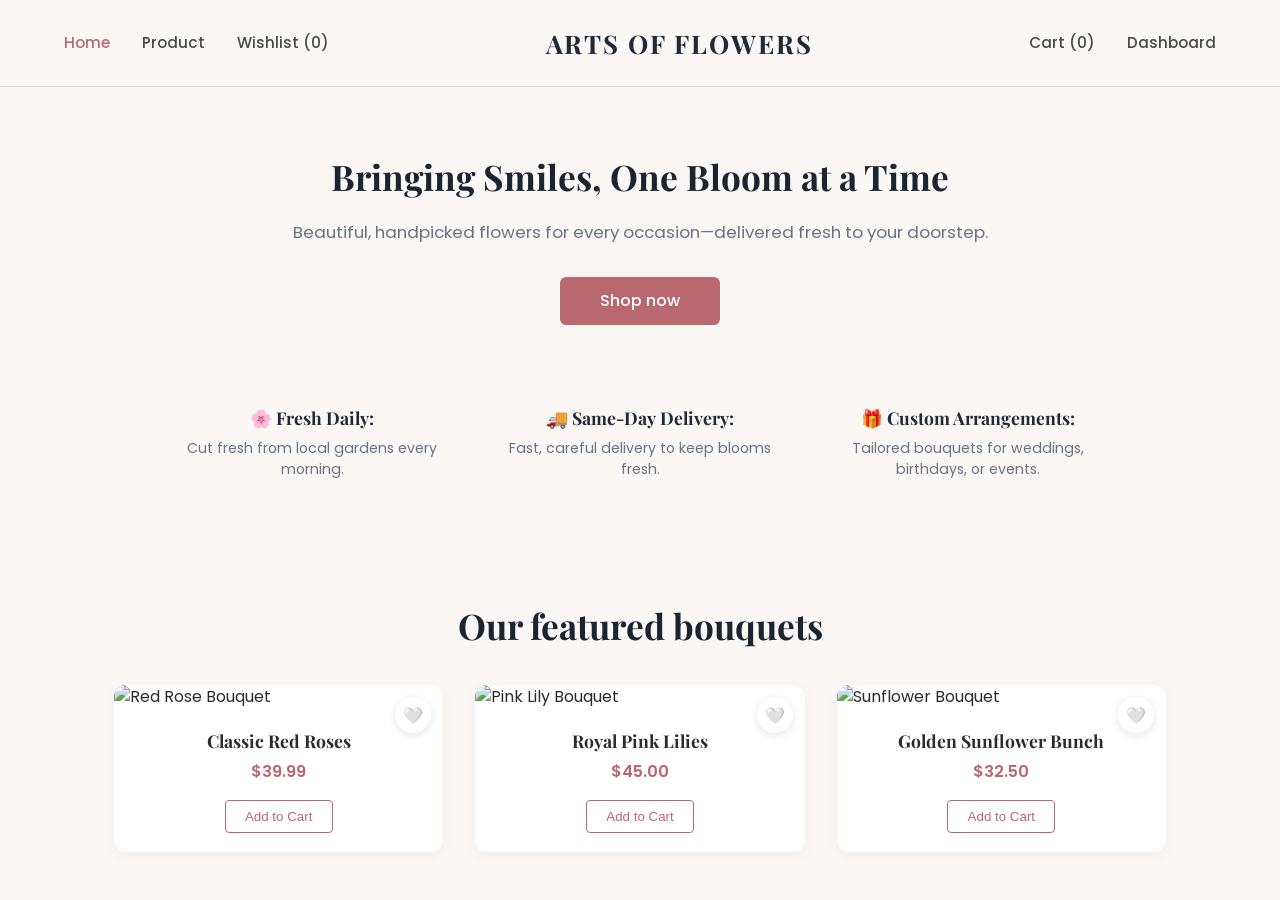
==== commit 2e88abb5: "fix: resolve products script path and catalog loading" ====
--- a/index.html
+++ b/index.html
@@ -64,7 +64,7 @@
         </div>
       </div>
 
-      <!-- Card 2: Pink Lilies (ID: 2) -->
+      
       <div class="flower-card" onclick="openProductModal(2)">
         <button class="wishlist-btn" id="wish-btn-2" onclick="toggleWishlist(2, event)">🤍</button>
         <img src="https://images.unsplash.com/photo-1526047932273-341f2a7631f9?w=500&q=80" alt="Pink Lily Bouquet">
--- a/style.css
+++ b/style.css
@@ -11,7 +11,7 @@
   background-color: #faf7f5; /* Warm aesthetic off-white */
   color: #2b2b2b;
   font-family: 'Poppins', sans-serif;
-  line-height: 1.6;
+  line-height: 1.5;
 }
 
 /* ==========================================
